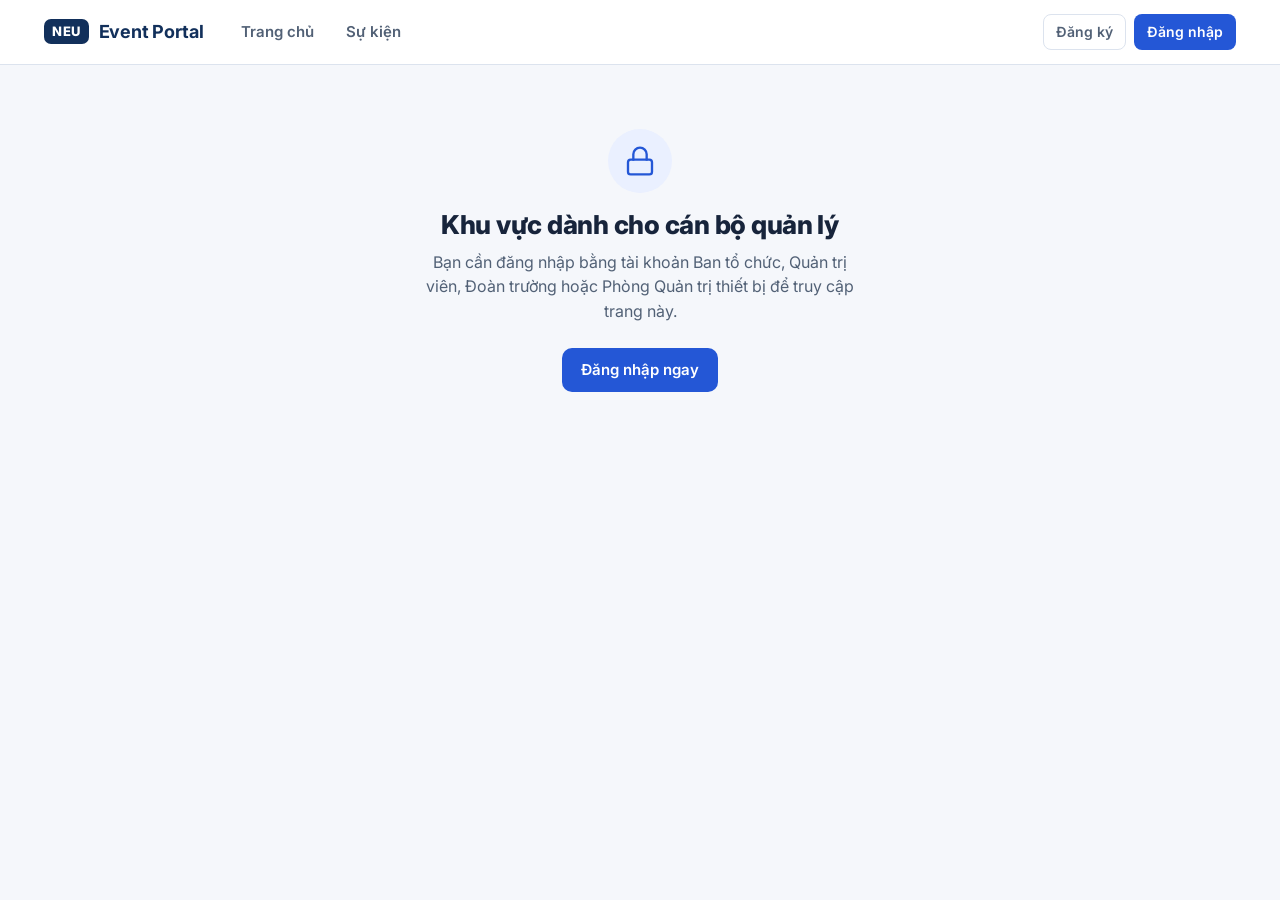
==== dashboard.html @ 664d558f "NEU Event Portal: giao diện Modern University Event Hub Frontend tĩnh (HTML/CSS/JS thuần, dữ liệu mô" ====
<!DOCTYPE html>
<html lang="vi">
<head>
<meta charset="UTF-8" />
<meta name="viewport" content="width=device-width, initial-scale=1.0" />
<title>Trang quản lý — NEU Event Portal</title>
<link rel="icon" type="image/svg+xml" href="img/favicon.svg" />
<link rel="stylesheet" href="css/style.css?v=4" />
</head>
<body>

<header id="site-header"></header>

<main id="dashboard-root">
  <!-- Nội dung render bằng JS dựa trên vai trò đăng nhập:
       Ban tổ chức / Quản trị viên / Đoàn trường / Phòng Quản trị thiết bị -->
</main>

<div class="toast" id="toast"></div>

<script src="js/data.js?v=4"></script>
<script src="js/services.js?v=4"></script>
<script src="js/main.js?v=4"></script>
<script src="js/dashboard.js?v=4"></script>
</body>
</html>
---- css/style.css ----
/* ==========================================================================
   NEU EVENT PORTAL — DESIGN SYSTEM "Modern University Event Hub"
   --------------------------------------------------------------------------
   Sáng, rõ ràng, lấy sự kiện làm trọng tâm. Màu chủ đạo navy / xanh dương
   (định hướng sản phẩm, không phải bộ nhận diện chính thức của NEU).
   Một font sans-serif (Inter), icon SVG nét mảnh một màu (icon() trong main.js).
   ========================================================================== */

@import url("https://fonts.googleapis.com/css2?family=Inter:wght@400;500;600;700;800&display=swap");

:root {
  /* Màu thương hiệu */
  --navy: #12305b;
  --blue: #2457d6;
  --blue-hover: #1b46b0;
  --blue-50: #eaf0ff;
  --blue-100: #d6e1fd;

  /* Nền & chữ */
  --bg: #f5f7fb;
  --surface: #ffffff;
  --surface-2: #f0f3f8;
  --text: #17243b;
  --text-2: #526176;
  --text-3: #6b778a;
  --border: #dce3ee;
  --border-strong: #c5cfdd;

  /* Trạng thái (chữ / nền) — tương phản chữ ≥ 4.5:1 trên nền tương ứng */
  --success: #146c43;
  --success-bg: #e3f4ea;
  --warning: #8a4b08;
  --warning-bg: #fff3d6;
  --error: #b42318;
  --error-bg: #fdecea;
  --neutral: #475467;
  --neutral-bg: #edf0f5;

  /* Typography */
  --font: "Inter", -apple-system, BlinkMacSystemFont, "Segoe UI", Roboto, "Helvetica Neue", Arial, sans-serif;
  --font-code: ui-monospace, SFMono-Regular, Menlo, Consolas, monospace;

  /* Khoảng cách: 4, 8, 12, 16, 24, 32, 48, 64 */
  --s1: 4px; --s2: 8px; --s3: 12px; --s4: 16px; --s5: 24px; --s6: 32px; --s7: 48px; --s8: 64px;

  /* Hình dạng */
  --r-sm: 8px;
  --r-md: 10px;
  --r-lg: 14px;
  --r-xl: 16px;
  --shadow-sm: 0 1px 2px rgba(18, 48, 91, 0.06);
  --shadow-md: 0 2px 4px rgba(18, 48, 91, 0.05), 0 8px 20px -8px rgba(18, 48, 91, 0.14);
  --shadow-lg: 0 16px 40px -12px rgba(18, 48, 91, 0.25);
  --ease: 160ms ease;

  --container-w: 1240px;
  --header-h: 64px;
}

/* -------------------------------------------------------------------------
   Nền tảng
--------------------------------------------------------------------------- */
*, *::before, *::after { box-sizing: border-box; }
html { scroll-behavior: smooth; -webkit-text-size-adjust: 100%; }
body {
  margin: 0;
  background: var(--bg);
  color: var(--text);
  font-family: var(--font);
  font-size: 16px;
  line-height: 1.55;
  -webkit-font-smoothing: antialiased;
  overflow-x: hidden;
}
body.no-scroll { overflow: hidden; }
img { max-width: 100%; display: block; }
a { color: inherit; text-decoration: none; }
ul { list-style: none; margin: 0; padding: 0; }
button, input, select, textarea { font: inherit; color: inherit; }
button { cursor: pointer; }
h1, h2, h3, h4 { margin: 0; color: var(--text); line-height: 1.25; letter-spacing: -0.01em; }
h1 { font-size: clamp(28px, 4vw, 40px); font-weight: 800; }
h2 { font-size: clamp(22px, 2.6vw, 28px); font-weight: 700; }
h3 { font-size: 18px; font-weight: 700; }
p { margin: 0; }
hr { border: none; border-top: 1px solid var(--border); margin: var(--s4) 0; }
[hidden] { display: none !important; }

:focus-visible { outline: 3px solid var(--blue); outline-offset: 2px; border-radius: 4px; }
.sr-only { position: absolute; width: 1px; height: 1px; padding: 0; margin: -1px; overflow: hidden; clip: rect(0 0 0 0); white-space: nowrap; border: 0; }

@media (prefers-reduced-motion: reduce) {
  *, *::before, *::after { animation-duration: 0.001ms !important; transition-duration: 0.001ms !important; scroll-behavior: auto !important; }
  /* Bỏ hiệu ứng nâng thẻ; trạng thái hover vẫn thể hiện bằng viền/bóng */
  .event-card:hover, .event-card:focus-within, .event-rows .event-row:hover { transform: none !important; }
  .tab-enter { animation: none !important; }
}

.container { width: 100%; max-width: var(--container-w); margin: 0 auto; padding: 0 var(--s5); }
@media (max-width: 620px) { .container { padding: 0 var(--s4); } }

.ico { display: inline-block; vertical-align: -0.18em; flex: none; }
.code { font-family: var(--font-code); }
.muted { color: var(--text-2); }
@media (max-width: 620px) { .hide-sm { display: none !important; } }

/* -------------------------------------------------------------------------
   Nút
--------------------------------------------------------------------------- */
.btn {
  display: inline-flex; align-items: center; justify-content: center; gap: var(--s2);
  min-height: 44px; padding: 10px 18px;
  border-radius: var(--r-md); border: 1px solid transparent;
  font-weight: 600; font-size: 15px; line-height: 1.2; white-space: nowrap;
  transition: background var(--ease), border-color var(--ease), color var(--ease), box-shadow var(--ease);
}
.btn-primary { background: var(--blue); color: #fff; }
.btn-primary:hover { background: var(--blue-hover); }
.btn-secondary { background: var(--blue-50); color: var(--navy); }
.btn-secondary:hover { background: var(--blue-100); }
.btn-outline { background: var(--surface); border-color: var(--border-strong); color: var(--text); }
.btn-outline:hover { border-color: var(--blue); color: var(--blue); }
.btn-ghost { background: transparent; color: var(--text-2); border-color: var(--border); }
.btn-ghost:hover { background: var(--surface-2); color: var(--text); }
.btn-danger { background: var(--error); color: #fff; }
.btn-danger:hover { background: #8f1c13; }
.btn-danger-outline { background: var(--surface); border-color: #f1b7b1; color: var(--error); }
.btn-danger-outline:hover { background: var(--error-bg); }
.btn-success { background: var(--success); color: #fff; }
.btn-success:hover { background: #0f5434; }
.btn-sm { min-height: 36px; padding: 6px 12px; font-size: 14px; border-radius: var(--r-sm); }
.btn-block { width: 100%; }
.btn[disabled], .btn:disabled { background: var(--neutral-bg); color: var(--text-3); border-color: var(--neutral-bg); cursor: not-allowed; }

.link-btn { background: none; border: none; padding: 0; color: var(--text-2); font-size: 14px; text-decoration: underline; text-underline-offset: 3px; }
.link-btn:hover { color: var(--blue); }
.text-link { color: var(--blue); font-weight: 600; }
.text-link:hover { text-decoration: underline; text-underline-offset: 3px; }

.icon-btn {
  width: 36px; height: 36px; flex: none;
  display: inline-flex; align-items: center; justify-content: center;
  border: 1px solid var(--border); background: var(--surface); color: var(--text-2);
  border-radius: var(--r-sm); transition: background var(--ease), border-color var(--ease), color var(--ease);
}
.icon-btn:hover { border-color: var(--blue); color: var(--blue); background: var(--blue-50); }
.icon-btn.ok:hover { border-color: var(--success); color: var(--success); background: var(--success-bg); }
.icon-btn.danger:hover { border-color: var(--error); color: var(--error); background: var(--error-bg); }

/* -------------------------------------------------------------------------
   Header
--------------------------------------------------------------------------- */
#site-header {
  position: sticky; top: 0; z-index: 60;
  background: var(--surface);
  border-bottom: 1px solid var(--border);
  transition: box-shadow var(--ease);
}
/* Đã cuộn khỏi đầu trang: thêm bóng nhẹ (không đổi chiều cao) */
#site-header.scrolled { box-shadow: 0 4px 16px -8px rgba(18, 48, 91, 0.18); }
.header-inner { display: flex; align-items: center; gap: var(--s5); height: var(--header-h); }
.brand { display: inline-flex; align-items: center; gap: 10px; flex: none; }
.brand-mark {
  background: var(--navy); color: #fff;
  font-weight: 800; font-size: 13px; letter-spacing: 0.04em;
  padding: 6px 8px; border-radius: 7px; line-height: 1;
}
.brand-word { font-weight: 700; font-size: 18px; color: var(--navy); letter-spacing: -0.01em; }

.main-nav { display: flex; gap: var(--s1); margin-right: auto; }
.nav-link {
  padding: 8px 14px; border-radius: var(--r-sm);
  font-weight: 600; font-size: 15px; color: var(--text-2);
  transition: background var(--ease), color var(--ease);
}
.nav-link:hover { background: var(--surface-2); color: var(--text); }
.nav-link[aria-current="page"] { background: var(--blue-50); color: var(--blue); }

.header-actions { display: flex; align-items: center; gap: var(--s2); }
.bell-btn {
  position: relative; width: 44px; height: 44px; border-radius: 50%;
  display: inline-flex; align-items: center; justify-content: center; color: var(--text-2);
  transition: background var(--ease), color var(--ease);
}
.bell-btn:hover, .bell-btn[aria-current="page"] { background: var(--blue-50); color: var(--blue); }
.bell-count {
  position: absolute; top: 6px; right: 5px; min-width: 18px; height: 18px; padding: 0 5px;
  border-radius: 999px; background: var(--error); color: #fff; font-size: 11px; font-weight: 700;
  display: flex; align-items: center; justify-content: center; border: 2px solid var(--surface);
}
.avatar {
  border-radius: 50%; background: var(--navy); color: #fff; flex: none;
  display: inline-flex; align-items: center; justify-content: center; font-weight: 700; letter-spacing: 0.02em;
}

.account { position: relative; }
.account-btn {
  display: flex; align-items: center; gap: var(--s2); max-width: 240px; min-height: 44px;
  padding: 4px 10px 4px 4px; border: 1px solid var(--border); border-radius: 999px; background: var(--surface);
  transition: border-color var(--ease);
}
.account-btn:hover, .account-btn[aria-expanded="true"] { border-color: var(--blue); }
.account-name { font-weight: 600; font-size: 14px; overflow: hidden; text-overflow: ellipsis; white-space: nowrap; }
.account-menu {
  position: absolute; right: 0; top: calc(100% + 8px); width: 260px; z-index: 70;
  background: var(--surface); border: 1px solid var(--border); border-radius: var(--r-lg);
  box-shadow: var(--shadow-lg); padding: var(--s2);
}
.account-head { padding: var(--s2) var(--s3) var(--s3); border-bottom: 1px solid var(--border); margin-bottom: var(--s2); }
.account-head strong { display: block; font-size: 15px; }
.account-head span { display: block; font-size: 13px; color: var(--text-2); }
.account-menu a, .account-menu button {
  display: flex; align-items: center; gap: 10px; width: 100%; min-height: 40px;
  padding: 8px var(--s3); border-radius: var(--r-sm); border: none; background: none;
  font-size: 15px; font-weight: 500; color: var(--text); text-align: left;
}
.account-menu a:hover, .account-menu button:hover { background: var(--surface-2); }
.account-menu .ico { color: var(--text-2); }
.menu-count { margin-left: auto; background: var(--error); color: #fff; border-radius: 999px; font-size: 12px; font-weight: 700; padding: 0 7px; }

.nav-toggle {
  display: none; width: 44px; height: 44px; border-radius: var(--r-sm);
  align-items: center; justify-content: center; border: 1px solid var(--border); background: var(--surface); color: var(--text);
}
.mobile-nav { border-top: 1px solid var(--border); background: var(--surface); box-shadow: var(--shadow-md); }
.mobile-nav .container { display: flex; flex-direction: column; padding-top: var(--s2); padding-bottom: var(--s4); }
.mobile-nav a, .mobile-nav button {
  display: flex; align-items: center; min-height: 48px; padding: 0 var(--s2);
  font-weight: 600; border: none; background: none; text-align: left; border-radius: var(--r-sm);
}
.mobile-nav a:hover, .mobile-nav button:hover { background: var(--surface-2); }
.mobile-nav a[aria-current="page"] { color: var(--blue); background: var(--blue-50); }
.mobile-nav hr { margin: var(--s2) 0; }
.mobile-account { display: flex; gap: var(--s3); align-items: center; padding: var(--s2); }
.mobile-account strong { display: block; }
.mobile-account span { display: block; font-size: 14px; color: var(--text-2); }

@media (min-width: 861px) { .mobile-nav { display: none !important; } }
@media (max-width: 860px) {
  .main-nav, .account { display: none; }
  .header-actions { margin-left: auto; }
  .nav-toggle { display: inline-flex; }
  .header-inner { gap: var(--s3); }
}

/* -------------------------------------------------------------------------
   Khối nội dung chung
--------------------------------------------------------------------------- */
.section { padding: var(--s7) 0; }
.section-tight { padding: var(--s5) 0; }
.section-alt { background: var(--surface); border-top: 1px solid var(--border); border-bottom: 1px solid var(--border); }
.section-head { display: flex; align-items: flex-end; justify-content: space-between; gap: var(--s4); margin-bottom: var(--s5); }
.section-head p { color: var(--text-2); margin-top: var(--s1); }
.link-more { display: inline-flex; align-items: center; gap: 6px; font-weight: 600; font-size: 15px; color: var(--blue); white-space: nowrap; min-height: 44px; }
.link-more:hover { text-decoration: underline; text-underline-offset: 3px; }
.eyebrow { display: inline-block; font-size: 14px; font-weight: 600; color: var(--blue); }
@media (max-width: 620px) { .section { padding: var(--s6) 0; } .section-head { margin-bottom: var(--s4); } }

.page-head { padding: var(--s6) 0 var(--s4); }
.page-head h1 { margin: 4px 0 6px; }
.page-head p { color: var(--text-2); max-width: 640px; }
.breadcrumb { font-size: 14px; color: var(--text-2); display: flex; flex-wrap: wrap; gap: 6px; }
.breadcrumb a { color: var(--text-2); }
.breadcrumb a:hover { color: var(--blue); text-decoration: underline; }
.breadcrumb [aria-current] { color: var(--text); overflow: hidden; text-overflow: ellipsis; white-space: nowrap; max-width: 46ch; }

.panel { background: var(--surface); border: 1px solid var(--border); border-radius: var(--r-xl); padding: var(--s5); }
.panel + .panel { margin-top: var(--s4); }
.panel > h2 { font-size: 18px; margin-bottom: var(--s4); }
@media (max-width: 620px) { .panel { padding: var(--s4); border-radius: var(--r-lg); } }

/* -------------------------------------------------------------------------
   Huy hiệu & trạng thái
--------------------------------------------------------------------------- */
.badge {
  display: inline-flex; align-items: center; gap: 5px;
  font-size: 13px; font-weight: 600; line-height: 1.3;
  padding: 3px 10px; border-radius: 999px; white-space: nowrap;
}
.badge-cat { background: var(--blue-50); color: var(--navy); }
.badge-format { background: var(--neutral-bg); color: var(--neutral); }
.status-published { background: var(--success-bg); color: var(--success); }
.status-pending { background: var(--warning-bg); color: var(--warning); }
.status-rejected { background: var(--error-bg); color: var(--error); }
.status-neutral { background: var(--neutral-bg); color: var(--neutral); }
.status-draft { background: var(--blue-50); color: var(--blue-hover); }

.avail { display: inline-flex; align-items: center; gap: 6px; font-size: 14px; font-weight: 600; }
.avail::before { content: ""; width: 8px; height: 8px; border-radius: 50%; background: currentColor; flex: none; }
.avail-ok { color: var(--success); }
.avail-warn { color: var(--warning); }
.avail-error { color: var(--error); }
.avail-neutral { color: var(--neutral); }

.notice {
  display: flex; gap: var(--s3); align-items: flex-start;
  border-radius: var(--r-md); padding: var(--s3) var(--s4); font-size: 15px; line-height: 1.5;
  border: 1px solid var(--border); background: var(--surface-2); color: var(--text); margin-bottom: var(--s4);
}
.notice .ico { margin-top: 2px; color: var(--text-2); }
.notice-warn { background: var(--warning-bg); border-color: #f2d391; }
.notice-warn .ico { color: var(--warning); }
.notice-error { background: var(--error-bg); border-color: #f4c2bd; }
.notice-error .ico { color: var(--error); }
.notice-ok { background: var(--success-bg); border-color: #b4dfc6; }
.notice-ok .ico { color: var(--success); }
.notice-info { background: var(--blue-50); border-color: var(--blue-100); }
.notice-info .ico { color: var(--blue); }

/* -------------------------------------------------------------------------
   Thẻ sự kiện
--------------------------------------------------------------------------- */
.card-grid { display: grid; grid-template-columns: repeat(auto-fill, minmax(264px, 1fr)); gap: var(--s5); }
@media (max-width: 620px) { .card-grid { gap: var(--s4); } }

.event-card {
  position: relative; display: flex; flex-direction: column; min-width: 0;
  background: var(--surface); border: 1px solid var(--border); border-radius: var(--r-lg);
  overflow: hidden; transition: border-color var(--ease), box-shadow var(--ease), transform var(--ease);
}
.event-card:hover, .event-card:focus-within { border-color: var(--blue-100); box-shadow: var(--shadow-md); }
@media (hover: hover) {
  .event-card:hover { transform: translateY(-3px); }
}
.event-card:focus-within { transform: translateY(-3px); }

/* Ảnh bìa 21:9; khi không có ảnh hiển thị "poster ngày" */
.cover { position: relative; aspect-ratio: 21 / 9; background: var(--surface-2); overflow: hidden; container-type: inline-size; }
.cover img { position: absolute; inset: 0; width: 100%; height: 100%; object-fit: cover; }
.cover-fallback {
  position: absolute; inset: 0; display: flex; flex-direction: column; justify-content: space-between; align-items: flex-start;
  padding: 14px var(--s4); background: var(--c-bg, var(--blue-50)); color: var(--c-fg, var(--navy)); overflow: hidden;
}
/* Họa tiết hình học trang trí: một vòng tròn lớn + một chấm nhỏ */
.cover-fallback::before, .cover-fallback::after { content: ""; position: absolute; border-radius: 50%; pointer-events: none; }
.cover-fallback::after { right: -12%; top: -45%; width: 62%; aspect-ratio: 1; border: 22px solid currentColor; opacity: 0.07; }
.cover-fallback::before { right: 18%; bottom: 14%; width: 14px; height: 14px; background: currentColor; opacity: 0.12; }
.poster-date { position: relative; display: flex; align-items: center; gap: 10px; line-height: 1; }
.pd-day { font-size: clamp(32px, 15cqi, 64px); font-weight: 800; letter-spacing: -0.03em; font-variant-numeric: tabular-nums; }
.pd-rest { display: flex; flex-direction: column; gap: 3px; font-size: 14px; font-weight: 700; }
.pd-rest span + span { font-weight: 500; opacity: 0.85; }
.poster-cat {
  position: relative; display: inline-flex; align-items: center; gap: 6px; max-width: 100%;
  padding: 3px 10px; border-radius: 999px; background: var(--surface); font-size: 13px; font-weight: 700;
  white-space: nowrap; overflow: hidden; text-overflow: ellipsis;
}
/* Poster đã ghi danh mục → ẩn dòng danh mục ở thân thẻ (vẫn đọc được bằng trình đọc màn hình) */
.cover:not(.has-img) + .event-body .event-cat { position: absolute; width: 1px; height: 1px; overflow: hidden; clip: rect(0 0 0 0); white-space: nowrap; }
[data-color="crimson"], [data-color="crimson-dark"] { --c-bg: #fbe9ed; --c-fg: #9f1d3a; }
[data-color="teal"] { --c-bg: #e1f3ef; --c-fg: #0f5f55; }
[data-color="gold"] { --c-bg: #fdf1dc; --c-fg: #8a4b08; }
[data-color="navy"] { --c-bg: #e6ecfb; --c-fg: #12305b; }
[data-color="slate"] { --c-bg: #eceff4; --c-fg: #3b4a5e; }

.event-body { display: flex; flex-direction: column; gap: var(--s2); padding: var(--s4); flex: 1; min-width: 0; }
.event-cat { display: inline-flex; align-items: center; gap: 6px; font-size: 13px; font-weight: 600; color: var(--blue-hover); }
.event-title { font-size: 18px; line-height: 1.35; font-weight: 700; }
.event-title a { display: -webkit-box; -webkit-line-clamp: 2; -webkit-box-orient: vertical; overflow: hidden; overflow-wrap: anywhere; }
.event-title a::after { content: ""; position: absolute; inset: 0; z-index: 1; }
.event-title a:focus-visible { outline: none; }
.event-card:has(.event-title a:focus-visible) { outline: 3px solid var(--blue); outline-offset: 2px; }
.event-desc { color: var(--text-2); font-size: 15px; display: -webkit-box; -webkit-line-clamp: 2; -webkit-box-orient: vertical; overflow: hidden; }
.event-meta { display: flex; flex-direction: column; gap: 6px; font-size: 14px; color: var(--text-2); }
.event-meta li { display: flex; gap: 8px; align-items: flex-start; min-width: 0; }
.event-meta li .ico { margin-top: 2px; color: var(--text-3); }
.event-meta li span { overflow: hidden; text-overflow: ellipsis; white-space: nowrap; }
.event-foot { display: flex; align-items: center; justify-content: space-between; gap: var(--s2); margin-top: auto; padding-top: var(--s3); border-top: 1px solid var(--border); }
.event-more { display: inline-flex; align-items: center; gap: 4px; font-size: 14px; font-weight: 600; color: var(--blue); white-space: nowrap; }

/* Thẻ ngang (ảnh/poster bên trái): thẻ nổi bật duy nhất, hoặc thẻ lẻ cuối lưới trên tablet */
.event-card-featured .event-title { font-size: 22px; }
@media (min-width: 621px) {
  .event-card-featured { display: grid; grid-template-columns: minmax(0, 1fr) minmax(0, 1fr); }
  .event-card-featured .cover { aspect-ratio: auto; min-height: 220px; }
  .event-card-featured .event-body { padding: var(--s5); gap: var(--s3); }
}

/* -------------------------------------------------------------------------
   Trang chủ
--------------------------------------------------------------------------- */
.hero {
  /* Một lớp chuyển màu rất nhẹ tạo chiều sâu, không dùng ảnh */
  background: linear-gradient(180deg, var(--blue-50) 0%, var(--surface) 75%);
  border-bottom: 1px solid var(--border); padding: var(--s6) 0 var(--s7);
}
.hero-grid { display: grid; grid-template-columns: 1.05fr 1fr; gap: var(--s7); align-items: start; }
.hero-grid.single { grid-template-columns: minmax(0, 720px); }
.hero-grid > * { min-width: 0; }
.hero h1 { font-size: clamp(30px, 4.2vw, 44px); line-height: 1.15; margin: var(--s2) 0 var(--s3); }
.hero h1 .accent { color: var(--blue); }
.hero .lede { font-size: 17px; color: var(--text-2); max-width: 540px; margin-bottom: var(--s5); }
.search-panel { display: flex; gap: var(--s2); max-width: 580px; }
.search-field { position: relative; flex: 1; min-width: 0; }
.search-field .ico { position: absolute; left: 14px; top: 50%; transform: translateY(-50%); color: var(--text-3); pointer-events: none; }
.search-field input {
  width: 100%; min-height: 48px; padding: 10px 14px 10px 44px;
  border: 1px solid var(--border-strong); border-radius: var(--r-md); background: var(--surface); font-size: 16px;
}
.search-field input:focus { outline: none; border-color: var(--blue); box-shadow: 0 0 0 3px var(--blue-100); }
.search-panel .btn { min-height: 48px; }
.hero-feature .label { font-size: 14px; font-weight: 600; color: var(--text-2); margin-bottom: var(--s2); display: block; }
.hero-feature .event-card { box-shadow: var(--shadow-md); }
.hero-cats { margin-top: var(--s4); max-width: 580px; }
.hero-stats { display: grid; grid-template-columns: repeat(3, minmax(0, 1fr)); gap: var(--s2); margin-top: var(--s5); max-width: 580px; }
.stat { background: var(--surface); border: 1px solid var(--border); border-radius: var(--r-md); padding: 10px var(--s3); min-width: 0; }
.stat strong { display: block; font-size: 24px; font-weight: 800; line-height: 1.1; color: var(--navy); font-variant-numeric: tabular-nums; }
.stat span { display: block; font-size: 13px; color: var(--text-2); line-height: 1.35; margin-top: 2px; }
@media (max-width: 900px) {
  .hero { padding: var(--s5) 0 var(--s6); }
  .hero-feature .event-card { box-shadow: var(--shadow-sm); }
  .hero-grid { grid-template-columns: 1fr; gap: var(--s5); }
}
@media (max-width: 520px) {
  .search-panel { flex-direction: column; }
  .hero .lede { font-size: 16px; margin-bottom: var(--s4); }
}

/* Chip danh mục: xuống dòng trên desktop, cuộn ngang trên điện thoại */
.cat-scroll { display: flex; flex-wrap: wrap; gap: var(--s2); }
@media (max-width: 620px) {
  .cat-scroll { flex-wrap: nowrap; overflow-x: auto; scrollbar-width: none; margin: 0 calc(-1 * var(--s4)); padding: 2px var(--s4); }
  .cat-scroll::-webkit-scrollbar { display: none; }
}
.cat-chip {
  display: inline-flex; align-items: center; gap: 8px; flex: none; min-height: 40px; padding: 0 14px;
  border: 1px solid var(--border); border-radius: 999px; background: var(--surface);
  font-size: 14px; font-weight: 600; color: var(--text); transition: border-color var(--ease), background var(--ease), color var(--ease);
}
.cat-chip .ico { color: var(--text-3); }
.cat-chip:hover { border-color: var(--blue); color: var(--blue); }
.cat-chip:hover .ico { color: var(--blue); }
.cat-chip .count { font-size: 13px; color: var(--text-3); font-weight: 500; }

/* Lưới "Sự kiện nổi bật": 6 cột ảo, thẻ chiếm 2/3/6 cột (featuredSpans trong home.js) */
.featured-grid { display: grid; grid-template-columns: repeat(6, minmax(0, 1fr)); gap: var(--s5); }
.featured-grid > .span-2 { grid-column: span 2; }
.featured-grid > .span-3 { grid-column: span 3; }
.featured-grid > .span-6 { grid-column: 1 / -1; }
@media (max-width: 900px) {
  .featured-grid { grid-template-columns: repeat(2, minmax(0, 1fr)); gap: var(--s4); }
  .featured-grid > .event-card { grid-column: auto; }
  .featured-grid > .event-card:last-child:nth-child(odd) { grid-column: 1 / -1; }
}
@media (min-width: 621px) and (max-width: 900px) {
  .featured-grid > .event-card:last-child:nth-child(odd) { display: grid; grid-template-columns: minmax(0, 1fr) minmax(0, 1fr); }
  .featured-grid > .event-card:last-child:nth-child(odd) .cover { aspect-ratio: auto; min-height: 200px; }
}
@media (max-width: 620px) { .featured-grid { grid-template-columns: 1fr; } }

/* Hàng sự kiện gọn: "Diễn ra trong 7 ngày tới" và chế độ Danh sách */
.week-list { display: grid; grid-template-columns: repeat(auto-fill, minmax(340px, 1fr)); gap: var(--s3); }
@media (max-width: 420px) { .week-list { grid-template-columns: 1fr; } }
.grid-full { grid-column: 1 / -1; }
.event-row {
  position: relative; display: grid; grid-template-columns: 60px minmax(0, 1fr); gap: 4px var(--s4); align-items: center;
  background: var(--surface); border: 1px solid var(--border); border-radius: var(--r-lg); padding: var(--s3) var(--s4);
  transition: border-color var(--ease), box-shadow var(--ease), transform var(--ease);
}
.event-row:hover { border-color: var(--blue-100); box-shadow: var(--shadow-sm); }
.event-row:focus-within { border-color: var(--blue); }
.event-row .date-box { grid-row: span 2; align-self: start; }
.row-main { min-width: 0; }
.row-side { grid-column: 2; min-width: 0; }
.date-box { text-align: center; border-radius: var(--r-md); background: var(--blue-50); color: var(--navy); padding: 6px 0; line-height: 1.15; }
.date-box .dw { display: block; font-size: 12px; font-weight: 700; }
.date-box .d { display: block; font-size: 22px; font-weight: 800; }
.date-box .m { display: block; font-size: 12px; font-weight: 600; }
.event-row h3 { font-size: 16px; line-height: 1.35; }
.event-row h3 a { display: -webkit-box; -webkit-line-clamp: 2; -webkit-box-orient: vertical; overflow: hidden; overflow-wrap: anywhere; }
.event-row h3 a::after { content: ""; position: absolute; inset: 0; }
.event-row h3 a:focus-visible { outline: none; }
.event-row .sub { font-size: 14px; color: var(--text-2); margin-top: 2px; overflow: hidden; text-overflow: ellipsis; white-space: nowrap; }
.event-row .sub .ico { color: var(--text-3); }
/* Chế độ Danh sách: tình trạng nằm bên phải trên màn hình rộng */
.event-rows { display: grid; gap: var(--s3); }
@media (min-width: 700px) {
  .event-rows .event-row { grid-template-columns: 64px minmax(0, 1fr) auto; }
  .event-rows .event-row .date-box { grid-row: auto; align-self: center; }
  .event-rows .row-side { grid-column: 3; text-align: right; }
}
@media (hover: hover) { .event-rows .event-row:hover { transform: translateY(-2px); } }

/* CTA cho ban tổ chức */
.cta-block {
  display: grid; grid-template-columns: 1.4fr 1fr; gap: var(--s5); align-items: center;
  background: var(--navy); color: #fff; border-radius: var(--r-xl); padding: var(--s6);
}
.cta-block h2 { color: #fff; }
.cta-block p { color: #c9d5ea; margin-top: var(--s2); max-width: 560px; }
.cta-points { display: flex; flex-wrap: wrap; gap: var(--s2) var(--s4); margin-top: var(--s4); font-size: 14px; color: #e3eaf6; }
.cta-points li { display: inline-flex; gap: 6px; align-items: center; }
.cta-block .actions { display: flex; justify-content: flex-end; }
.cta-block .btn-primary { background: #fff; color: var(--navy); }
.cta-block .btn-primary:hover { background: var(--blue-50); }
.cta-block :focus-visible { outline-color: #fff; }
@media (max-width: 760px) { .cta-block { grid-template-columns: 1fr; padding: var(--s5); } .cta-block .actions { justify-content: flex-start; } }

/* -------------------------------------------------------------------------
   Trang danh sách sự kiện
--------------------------------------------------------------------------- */
.list-toolbar { display: flex; gap: var(--s3); align-items: center; margin-bottom: var(--s4); }
.list-toolbar .search-field { flex: 1; }
.list-toolbar .search-field input { min-height: 44px; }
.select {
  min-height: 44px; padding: 8px 36px 8px 12px; border: 1px solid var(--border-strong); border-radius: var(--r-md);
  background: var(--surface) url("data:image/svg+xml,%3Csvg xmlns='http://www.w3.org/2000/svg' width='16' height='16' viewBox='0 0 24 24' fill='none' stroke='%23526176' stroke-width='2' stroke-linecap='round' stroke-linejoin='round'%3E%3Cpath d='m6 9 6 6 6-6'/%3E%3C/svg%3E") no-repeat right 10px center;
  -webkit-appearance: none; appearance: none; font-size: 15px; max-width: 100%;
}
.select:focus { outline: none; border-color: var(--blue); box-shadow: 0 0 0 3px var(--blue-100); }
.sort-label { display: flex; align-items: center; gap: var(--s2); font-size: 14px; color: var(--text-2); white-space: nowrap; }

.list-layout { display: grid; grid-template-columns: 264px minmax(0, 1fr); gap: var(--s6); align-items: start; }
.filter-box {
  background: var(--surface); border: 1px solid var(--border); border-radius: var(--r-lg);
  position: sticky; top: calc(var(--header-h) + 16px);
  max-height: calc(100vh - var(--header-h) - 32px); overflow-y: auto;
}
.filter-inner { padding: var(--s4) var(--s5); }
.filter-box fieldset { border: none; margin: 0; padding: 0 0 var(--s3); min-width: 0; }
/* Nhóm bộ lọc thu gọn được (details/summary) */
.filter-group { border-bottom: 1px solid var(--border); }
.filter-group:last-of-type { border-bottom: none; margin-bottom: var(--s3); }
.filter-group summary {
  display: flex; align-items: center; gap: var(--s2); min-height: 44px; cursor: pointer; list-style: none;
  font-size: 15px; font-weight: 700; border-radius: var(--r-sm);
}
.filter-group summary::-webkit-details-marker { display: none; }
.filter-group summary::after {
  content: ""; margin-left: auto; width: 8px; height: 8px; flex: none;
  border-right: 2px solid var(--text-3); border-bottom: 2px solid var(--text-3); transform: translateY(-2px) rotate(45deg);
  transition: transform var(--ease);
}
.filter-group[open] summary::after { transform: translateY(2px) rotate(-135deg); }
.group-count { font-size: 12px; font-weight: 600; color: var(--blue); background: var(--blue-50); border-radius: 999px; padding: 1px 8px; }
.filter-check { display: flex; align-items: center; gap: 10px; min-height: 36px; font-size: 15px; cursor: pointer; }
.filter-check input { accent-color: var(--blue); width: 18px; height: 18px; flex: none; margin: 0; }
.filter-check .ico { color: var(--text-3); }
.filter-box .select, .filter-box input[type="date"] { width: 100%; }
.filter-box input[type="date"] { min-height: 44px; padding: 8px 12px; border: 1px solid var(--border-strong); border-radius: var(--r-md); background: var(--surface); }
.filter-box label.mini { display: block; font-size: 14px; color: var(--text-2); margin: var(--s2) 0 4px; }
.filter-head, .filter-foot { display: none; }

.result-bar { display: flex; align-items: center; justify-content: space-between; gap: var(--s3); flex-wrap: wrap; margin-bottom: var(--s3); }
.view-toggle { display: inline-flex; padding: 3px; gap: 2px; background: var(--surface-2); border: 1px solid var(--border); border-radius: var(--r-md); }
.view-toggle button {
  display: inline-flex; align-items: center; gap: 6px; min-height: 36px; padding: 0 12px; border: none; border-radius: calc(var(--r-md) - 3px);
  background: none; color: var(--text-2); font-size: 14px; font-weight: 600; transition: background var(--ease), color var(--ease);
}
.view-toggle button:hover { color: var(--text); }
.view-toggle button[aria-pressed="true"] { background: var(--surface); color: var(--blue); box-shadow: var(--shadow-sm); }
.result-count { font-size: 15px; color: var(--text-2); }
.result-count strong { color: var(--text); }
.active-filters { display: flex; flex-wrap: wrap; align-items: center; gap: var(--s2); margin-bottom: var(--s4); }
.active-filters:empty { display: none; }
.filter-pill {
  display: inline-flex; align-items: center; gap: 6px; min-height: 36px; padding: 0 8px 0 12px;
  border-radius: 999px; background: var(--blue-50); color: var(--navy); border: 1px solid var(--blue-100); font-size: 14px; font-weight: 600;
}
.filter-pill:hover { border-color: var(--blue); }
.filter-pill .ico { color: var(--blue); }
.clear-all { font-size: 14px; font-weight: 600; color: var(--blue); background: none; border: none; min-height: 36px; padding: 0 6px; }
.clear-all:hover { text-decoration: underline; }
.mobile-list-bar { display: none; }
.filter-count { background: var(--blue); color: #fff; border-radius: 999px; font-size: 12px; font-weight: 700; padding: 1px 7px; }
.sheet-backdrop { position: fixed; inset: 0; background: rgba(23, 36, 59, 0.45); z-index: 110; }

@media (max-width: 960px) {
  .list-layout { grid-template-columns: 1fr; }
  .list-toolbar .sort-label { display: none; }
  .mobile-list-bar { display: grid; grid-template-columns: 1fr 1fr; gap: var(--s2); margin-bottom: var(--s3); }
  .mobile-list-bar .select { width: 100%; }
  /* Bộ lọc thành bottom sheet */
  .filter-box {
    position: fixed; inset: auto 0 0 0; z-index: 120; max-height: 88vh;
    border-radius: var(--r-xl) var(--r-xl) 0 0; border: none; display: flex; flex-direction: column; overflow: hidden;
    transform: translateY(100%); visibility: hidden; transition: transform 200ms ease, visibility 200ms;
    box-shadow: var(--shadow-lg);
  }
  .filter-box.open { transform: none; visibility: visible; transition: transform 200ms ease; }
  .filter-head { display: flex; align-items: center; justify-content: space-between; padding: var(--s3) var(--s4); border-bottom: 1px solid var(--border); }
  .filter-head h2 { font-size: 18px; }
  .filter-inner { overflow-y: auto; padding: var(--s4); flex: 1; }
  .filter-foot { display: flex; gap: var(--s2); padding: var(--s3) var(--s4) calc(var(--s3) + env(safe-area-inset-bottom)); border-top: 1px solid var(--border); background: var(--surface); }
  .filter-foot .btn { flex: 1; }
  .filter-desktop-only { display: none; }
}

/* -------------------------------------------------------------------------
   Trang chi tiết sự kiện
--------------------------------------------------------------------------- */
.detail-top { background: var(--surface); border-bottom: 1px solid var(--border); padding: var(--s4) 0 var(--s6); }
.detail-head { display: grid; grid-template-columns: minmax(0, 1fr) 380px; gap: var(--s6); align-items: start; margin-top: var(--s4); }
.detail-tags { display: flex; flex-wrap: wrap; gap: var(--s2); margin-bottom: var(--s3); }
.detail-title { font-size: clamp(26px, 3.6vw, 38px); line-height: 1.2; overflow-wrap: anywhere; }
.detail-lede { color: var(--text-2); font-size: 17px; margin-top: var(--s3); max-width: 68ch; }
.key-facts { display: grid; grid-template-columns: repeat(auto-fit, minmax(220px, 1fr)); gap: var(--s3); margin-top: var(--s5); }
.fact { display: flex; gap: var(--s3); align-items: flex-start; padding: var(--s3); border-radius: var(--r-md); background: var(--surface-2); min-width: 0; }
.fact .fi { width: 36px; height: 36px; border-radius: 9px; background: var(--surface); color: var(--blue); display: flex; align-items: center; justify-content: center; flex: none; }
.fact small { display: block; font-size: 13px; color: var(--text-2); }
.fact strong { display: block; font-size: 15px; line-height: 1.4; overflow-wrap: anywhere; }
/* Khối thời gian (thay ảnh bìa khi không có ảnh); ảnh thật phủ lên trên */
.detail-cover { position: relative; border-radius: var(--r-lg); overflow: hidden; }
.detail-cover img { position: absolute; inset: 0; width: 100%; height: 100%; object-fit: cover; }
.time-card {
  position: relative; display: flex; flex-direction: column; gap: var(--s4); min-height: 240px; overflow: hidden;
  padding: var(--s5); background: var(--c-bg, var(--blue-50)); color: var(--c-fg, var(--navy));
}
.time-card::after {
  content: ""; position: absolute; right: -60px; bottom: -70px; width: 200px; height: 200px; border-radius: 50%;
  border: 26px solid currentColor; opacity: 0.07; pointer-events: none;
}
.tc-top { display: flex; justify-content: space-between; align-items: center; }
.tc-phase {
  display: inline-flex; align-items: center; gap: 6px; padding: 4px 12px; border-radius: 999px;
  background: var(--surface); font-size: 13px; font-weight: 700;
}
.tc-phase::before { content: ""; width: 8px; height: 8px; border-radius: 50%; background: currentColor; }
.time-card[data-phase="ongoing"] .tc-phase { color: var(--success); }
.time-card[data-phase="cancelled"] .tc-phase, .time-card[data-phase="removed"] .tc-phase { color: var(--error); }
.time-card[data-phase="ended"] .tc-phase, .time-card[data-phase="unknown"] .tc-phase { color: var(--text-2); }
.tc-main { position: relative; display: flex; flex-wrap: wrap; align-items: baseline; column-gap: 8px; }
.tc-kicker { flex-basis: 100%; font-size: 14px; font-weight: 600; opacity: 0.85; margin-bottom: 2px; }
.tc-value { font-size: clamp(32px, 4vw, 44px); font-weight: 800; line-height: 1.05; letter-spacing: -0.02em; font-variant-numeric: tabular-nums; }
.tc-value.tc-text { font-size: 24px; letter-spacing: -0.01em; }
.tc-unit { font-size: 20px; font-weight: 700; }
.tc-progress { flex-basis: 100%; display: flex; flex-direction: column; gap: 6px; margin-top: var(--s3); font-size: 13px; font-weight: 600; }
.tc-progress .bar { height: 6px; border-radius: 999px; background: var(--surface); overflow: hidden; }
.tc-progress .bar > span { display: block; height: 100%; background: currentColor; }
.tc-date { position: relative; margin-top: auto; padding-top: var(--s3); border-top: 1px solid currentColor; border-top-color: color-mix(in srgb, currentColor 18%, transparent); }
.tc-date strong { display: block; font-size: 16px; }
.tc-date span { font-size: 14px; opacity: 0.85; }

@media (max-width: 900px) { .time-card { min-height: 0; gap: var(--s3); padding: var(--s4); } }
.share-row { display: grid; grid-template-columns: 1fr 1fr; gap: var(--s2); margin-top: var(--s3); }
.share-row .btn { width: 100%; min-width: 0; }
@media (max-width: 400px) { .share-row { grid-template-columns: 1fr; } }
.share-hint { margin-top: 6px; }

.detail-body { padding: var(--s6) 0 var(--s4); }
.detail-layout { display: grid; grid-template-columns: minmax(0, 1fr) 380px; gap: var(--s6); align-items: start; }
.detail-main { min-width: 0; }
.detail-section { background: var(--surface); border: 1px solid var(--border); border-radius: var(--r-xl); padding: var(--s5) var(--s6); }
.detail-section + .detail-section { margin-top: var(--s4); }
.detail-section > h2 { font-size: 20px; margin-bottom: var(--s3); }
.prose { color: var(--text); font-size: 16px; line-height: 1.7; max-width: 70ch; white-space: pre-line; }
.org-row { display: flex; gap: var(--s3); align-items: flex-start; }
.org-row p { color: var(--text-2); font-size: 15px; margin-top: 2px; max-width: 64ch; }

.reg-panel {
  position: sticky; top: calc(var(--header-h) + 16px);
  background: var(--surface); border: 1px solid var(--border); border-radius: var(--r-xl); padding: var(--s5);
  box-shadow: var(--shadow-md);
}
.reg-panel-head { display: flex; justify-content: space-between; align-items: flex-start; gap: var(--s3); }
.reg-panel-head h2 { font-size: 18px; }
.reg-status { margin-top: 6px; }
.reg-deadline { font-size: 14px; color: var(--text-2); margin-top: var(--s2); }
.reg-deadline strong { color: var(--text); }
.interest-btn { width: 44px; height: 44px; border-radius: 50%; }
.interest-btn[aria-pressed="true"] { border-color: var(--error); color: var(--error); background: var(--error-bg); }
.interest-btn[aria-pressed="true"] .ico { fill: currentColor; }
.seat-meter { margin-top: var(--s4); }
.seat-meter .bar { height: 8px; border-radius: 999px; background: var(--surface-2); overflow: hidden; }
.seat-meter .bar span { display: block; height: 100%; background: var(--blue); border-radius: 999px; }
.seat-meter .bar span.warn { background: #c27a0e; }
.seat-meter .bar span.full { background: var(--error); }
.seat-meter .txt { display: flex; justify-content: space-between; font-size: 14px; color: var(--text-2); margin-top: 6px; }
.seat-meter .txt strong { color: var(--text); }
.ticket-actions { display: flex; flex-direction: column; gap: var(--s2); margin-top: var(--s4); }
.ticket-actions .notice { margin-bottom: 0; }
.ticket-actions .field-hint { margin-top: 0; }
.my-ticket { display: flex; gap: var(--s3); align-items: center; border: 1px solid var(--border); border-radius: var(--r-md); padding: var(--s3); background: var(--surface-2); }
.my-ticket .qr { flex: none; border-radius: 6px; }
.my-ticket small { display: block; color: var(--text-2); font-size: 13px; }
.my-ticket .code { font-weight: 700; font-size: 16px; letter-spacing: 0.04em; }
.reg-info { margin-top: var(--s4); padding-top: var(--s4); border-top: 1px solid var(--border); display: flex; flex-direction: column; gap: var(--s3); }
.info-row { display: flex; gap: var(--s3); font-size: 15px; }
.info-row > .ico { color: var(--text-3); margin-top: 3px; }
.info-row .lbl { display: block; font-size: 13px; color: var(--text-2); }
.info-row .val { font-weight: 600; overflow-wrap: anywhere; }
.info-row .val a { color: var(--blue); }

/* Thanh CTA cố định trên mobile */
.mobile-cta { display: none; }
@media (max-width: 960px) {
  .detail-head, .detail-layout { grid-template-columns: minmax(0, 1fr); gap: var(--s5); }
  .reg-panel { position: static; box-shadow: none; order: -1; }
  .detail-section { padding: var(--s5); }
  .mobile-cta {
    display: flex; align-items: center; gap: var(--s3);
    position: fixed; left: 0; right: 0; bottom: 0; z-index: 50;
    background: var(--surface); border-top: 1px solid var(--border); box-shadow: 0 -4px 16px rgba(18, 48, 91, 0.08);
    padding: var(--s3) var(--s4) calc(var(--s3) + env(safe-area-inset-bottom));
  }
  .mobile-cta .mc-info { flex: 1; min-width: 0; font-size: 14px; color: var(--text-2); }
  .mobile-cta .mc-info strong { display: block; color: var(--text); font-size: 15px; overflow: hidden; text-overflow: ellipsis; white-space: nowrap; }
  .mobile-cta .btn { flex: none; }
  body.has-mobile-cta { padding-bottom: calc(76px + env(safe-area-inset-bottom)); }
}
@media (max-width: 620px) {
  .detail-top { padding-bottom: var(--s5); }
  .detail-head { margin-top: var(--s3); }
  .key-facts { grid-template-columns: 1fr; gap: var(--s2); margin-top: var(--s4); }
  .detail-body { padding-top: var(--s5); }
  .detail-section { padding: var(--s4); border-radius: var(--r-lg); }
}

/* Đánh giá */
.stars { display: inline-flex; gap: 2px; color: var(--border-strong); vertical-align: middle; }
.stars .star.on { color: #c27a0e; }
.stars .star.on .ico { fill: currentColor; }
.rating-summary { display: flex; align-items: center; gap: var(--s4); margin-bottom: var(--s4); }
.rating-summary .big { font-size: 36px; font-weight: 800; line-height: 1; }
.review-form { background: var(--surface-2); border-radius: var(--r-md); padding: var(--s4); margin-bottom: var(--s4); }
.review-form fieldset { border: none; padding: 0; margin: 0 0 var(--s3); }
.review-form legend { font-weight: 700; margin-bottom: var(--s2); padding: 0; }
.review-item { padding: var(--s4) 0; border-top: 1px solid var(--border); display: flex; gap: var(--s3); }
.review-item .who { font-weight: 700; font-size: 15px; }
.review-item .when { font-size: 13px; color: var(--text-2); }
.review-item p { margin-top: 6px; font-size: 15px; }
.star-input { display: inline-flex; gap: 2px; flex-direction: row-reverse; justify-content: flex-end; }
.star-input input { position: absolute; opacity: 0; width: 1px; height: 1px; }
.star-input label { cursor: pointer; color: var(--border-strong); width: 44px; height: 44px; display: flex; align-items: center; justify-content: center; border-radius: 8px; }
.star-input input:checked ~ label, .star-input label:hover, .star-input label:hover ~ label { color: #c27a0e; }
.star-input input:checked ~ label .ico, .star-input label:hover .ico, .star-input label:hover ~ label .ico { fill: currentColor; }
.star-input input:focus-visible + label { outline: 3px solid var(--blue); }

/* -------------------------------------------------------------------------
   Form
--------------------------------------------------------------------------- */
.field { margin-bottom: var(--s4); min-width: 0; }
.field > label, .field-label { display: block; font-size: 14px; font-weight: 600; margin-bottom: 6px; color: var(--text); }
.req { color: var(--error); margin-left: 2px; }
.field input:not([type="checkbox"]):not([type="radio"]), .field select, .field textarea {
  width: 100%; min-height: 44px; padding: 10px 12px;
  border: 1px solid var(--border-strong); border-radius: var(--r-md); background: var(--surface); font-size: 16px; color: var(--text);
  transition: border-color var(--ease), box-shadow var(--ease);
}
.field textarea { min-height: 110px; resize: vertical; line-height: 1.5; }
.field select { -webkit-appearance: none; appearance: none; padding-right: 36px;
  background: var(--surface) url("data:image/svg+xml,%3Csvg xmlns='http://www.w3.org/2000/svg' width='16' height='16' viewBox='0 0 24 24' fill='none' stroke='%23526176' stroke-width='2' stroke-linecap='round' stroke-linejoin='round'%3E%3Cpath d='m6 9 6 6 6-6'/%3E%3C/svg%3E") no-repeat right 10px center; }
.field input:focus, .field select:focus, .field textarea:focus { outline: none; border-color: var(--blue); box-shadow: 0 0 0 3px var(--blue-100); }
.field input:user-invalid, .field textarea:user-invalid { border-color: var(--error); }
.field input[readonly], .field select:disabled { background: var(--surface-2); color: var(--text-2); }
.field-hint { font-size: 14px; color: var(--text-2); margin-top: 6px; }
.field-row { display: grid; grid-template-columns: 1fr 1fr; gap: 0 var(--s4); }
@media (max-width: 520px) { .field-row { grid-template-columns: 1fr; } }
.form-error { display: flex; gap: 8px; align-items: flex-start; color: var(--error); background: var(--error-bg); border-radius: var(--r-sm); padding: 10px 12px; font-size: 15px; font-weight: 500; margin: 0 0 var(--s4); }
.form-error::before { content: "!"; flex: none; width: 20px; height: 20px; border-radius: 50%; background: var(--error); color: #fff; font-weight: 800; font-size: 13px; display: flex; align-items: center; justify-content: center; }
.form-error:empty { display: none; }
.check-line { display: flex; align-items: flex-start; gap: 10px; font-size: 15px; cursor: pointer; }
.check-line input { accent-color: var(--blue); width: 18px; height: 18px; margin: 2px 0 0; flex: none; }
.pw-wrap { position: relative; }
.pw-wrap input { padding-right: 48px !important; }
.pw-toggle { position: absolute; right: 2px; top: 50%; transform: translateY(-50%); width: 40px; height: 40px; border: none; background: none; color: var(--text-2); border-radius: var(--r-sm); display: flex; align-items: center; justify-content: center; }
.pw-toggle:hover { color: var(--blue); background: var(--blue-50); }

.form-section { border: none; margin: 0 0 var(--s4); padding: 0 0 var(--s2); border-bottom: 1px solid var(--border); min-width: 0; }
.form-section:last-of-type { border-bottom: none; margin-bottom: 0; }
.form-section legend { font-size: 16px; font-weight: 700; padding: 0; margin-bottom: var(--s3); }
.form-grid { display: grid; grid-template-columns: 1fr 1fr; gap: 0 var(--s4); }
.form-grid .span-2 { grid-column: span 2; }
@media (max-width: 560px) { .form-grid { grid-template-columns: 1fr; } .form-grid .span-2 { grid-column: span 1; } }
.radio-cards { display: flex; gap: var(--s3); }
.radio-card {
  flex: 1; display: flex; align-items: center; gap: 10px; min-height: 48px; padding: 0 14px; cursor: pointer;
  border: 1px solid var(--border-strong); border-radius: var(--r-md); font-size: 15px; font-weight: 600; color: var(--text);
}
.radio-card input { accent-color: var(--blue); width: 18px; height: 18px; margin: 0; }
.radio-card:has(input:checked) { border-color: var(--blue); background: var(--blue-50); color: var(--navy); }
.radio-card:has(input:focus-visible) { outline: 3px solid var(--blue); outline-offset: 2px; }

.icon-pick { display: grid; grid-template-columns: repeat(auto-fill, minmax(44px, 1fr)); gap: 6px; }
.icon-pick label { margin: 0; cursor: pointer; }
.icon-pick input { position: absolute; opacity: 0; width: 1px; height: 1px; }
.icon-pick span { display: flex; align-items: center; justify-content: center; height: 44px; border: 1px solid var(--border-strong); border-radius: var(--r-sm); color: var(--text-2); background: var(--surface); }
.icon-pick label:hover span { border-color: var(--blue); color: var(--blue); }
.icon-pick input:checked + span { border-color: var(--blue); color: var(--blue); background: var(--blue-50); box-shadow: inset 0 0 0 1px var(--blue); }
.icon-pick input:focus-visible + span { outline: 3px solid var(--blue); outline-offset: 2px; }

/* -------------------------------------------------------------------------
   Đăng nhập / Đăng ký / Quên mật khẩu
--------------------------------------------------------------------------- */
.auth-shell { min-height: calc(100vh - var(--header-h)); display: grid; grid-template-columns: minmax(0, 1fr) minmax(0, 1.1fr); }
.auth-visual { background: var(--navy); color: #fff; padding: var(--s7); display: flex; flex-direction: column; justify-content: center; }
.auth-visual h2 { color: #fff; font-size: clamp(24px, 2.6vw, 32px); max-width: 420px; }
.auth-visual p { color: #c9d5ea; margin-top: var(--s3); max-width: 420px; }
.auth-points { margin-top: var(--s5); display: flex; flex-direction: column; gap: var(--s3); }
.auth-points li { display: flex; gap: var(--s3); align-items: flex-start; color: #e3eaf6; }
.auth-points .ico { color: #8fb0f5; margin-top: 3px; }
.auth-form-side { display: flex; justify-content: center; padding: var(--s7) var(--s5); }
.auth-form { width: 100%; max-width: 420px; }
.auth-form.wide { max-width: 540px; }
.auth-form h1 { font-size: 28px; margin-bottom: 6px; }
.auth-form p.sub { color: var(--text-2); margin-bottom: var(--s5); }
.auth-links { display: flex; justify-content: space-between; gap: var(--s3); font-size: 15px; margin-top: var(--s4); flex-wrap: wrap; }
.auth-links a { color: var(--blue); font-weight: 600; min-height: 32px; display: inline-flex; align-items: center; }
.auth-links a:hover { text-decoration: underline; }
@media (max-width: 900px) {
  .auth-shell { grid-template-columns: 1fr; min-height: 0; }
  .auth-visual { display: none; }
  .auth-form-side { padding: var(--s5) var(--s4) var(--s7); }
}

.demo-box { margin-top: var(--s5); border: 1px solid var(--border); border-radius: var(--r-lg); background: var(--surface); }
.demo-box summary { list-style: none; cursor: pointer; padding: var(--s3) var(--s4); font-weight: 600; font-size: 15px; display: flex; align-items: center; justify-content: space-between; gap: var(--s2); min-height: 48px; }
.demo-box summary::-webkit-details-marker { display: none; }
.demo-box summary .ico { transition: transform var(--ease); color: var(--text-2); }
.demo-box[open] summary .ico { transform: rotate(180deg); }
.demo-box summary small { display: block; font-weight: 400; color: var(--text-2); font-size: 13px; }
.demo-inner { padding: 0 var(--s4) var(--s4); }
.role-tabs { display: flex; flex-wrap: wrap; gap: 6px; margin-bottom: var(--s3); }
.role-tab { min-height: 36px; padding: 0 12px; border-radius: 999px; border: 1px solid var(--border); background: var(--surface); font-size: 14px; font-weight: 600; color: var(--text-2); }
.role-tab:hover { border-color: var(--blue); color: var(--blue); }
.role-tab[aria-pressed="true"] { background: var(--navy); border-color: var(--navy); color: #fff; }
.demo-accounts { display: flex; flex-direction: column; gap: 6px; }
.demo-account {
  display: flex; align-items: center; gap: 10px; width: 100%; text-align: left; min-height: 52px;
  border: 1px solid var(--border); background: var(--surface); border-radius: var(--r-md); padding: 6px 10px;
}
.demo-account:hover { border-color: var(--blue); background: var(--blue-50); }
.demo-account strong { display: block; font-size: 14px; }
.demo-account small { display: block; font-size: 13px; color: var(--text-2); }
.demo-account .badge { margin-left: auto; }
.steps { display: flex; gap: var(--s2); margin-bottom: var(--s5); }
.steps span { flex: 1; height: 4px; border-radius: 4px; background: var(--border); }
.steps span.on { background: var(--blue); }
.code-box { font-family: var(--font-code); font-size: 24px; font-weight: 700; letter-spacing: 0.3em; text-align: center; background: var(--surface); border: 1px dashed var(--border-strong); border-radius: var(--r-md); padding: var(--s3); margin-top: var(--s2); }

/* -------------------------------------------------------------------------
   Tab, chip, trang cá nhân
--------------------------------------------------------------------------- */
.tab-bar { display: flex; gap: var(--s1); border-bottom: 1px solid var(--border); margin-bottom: var(--s5); overflow-x: auto; scrollbar-width: none; }
.tab-bar::-webkit-scrollbar { display: none; }
.tab-bar button {
  border: none; background: none; min-height: 48px; padding: 0 var(--s4); font-weight: 600; font-size: 15px; color: var(--text-2);
  border-bottom: 3px solid transparent; margin-bottom: -1px; display: inline-flex; align-items: center; gap: 8px; white-space: nowrap;
}
.tab-bar button:hover { color: var(--text); }
.tab-bar button[aria-selected="true"] { color: var(--blue); border-bottom-color: var(--blue); }
.tab-bar .count { font-size: 13px; background: var(--surface-2); color: var(--text-2); border-radius: 999px; padding: 0 8px; font-weight: 600; }
.tab-bar button[aria-selected="true"] .count { background: var(--blue-50); color: var(--blue); }
/* Chỉ chạy khi người dùng đổi tab, không chạy khi cập nhật dữ liệu */
.tab-enter { animation: tab-in 160ms ease-out; }
@keyframes tab-in { from { opacity: 0; transform: translateY(4px); } to { opacity: 1; transform: none; } }

.chip-row { display: flex; gap: var(--s2); flex-wrap: wrap; margin-bottom: var(--s4); }
.chip { min-height: 36px; padding: 0 14px; border: 1px solid var(--border); background: var(--surface); color: var(--text-2); border-radius: 999px; font-size: 14px; font-weight: 600; }
.chip:hover { border-color: var(--blue); color: var(--blue); }
.chip[aria-pressed="true"] { background: var(--navy); border-color: var(--navy); color: #fff; }

.mini-stats { display: grid; grid-template-columns: repeat(auto-fit, minmax(160px, 1fr)); gap: var(--s3); margin-bottom: var(--s5); }
@media (max-width: 420px) { .mini-stats { grid-template-columns: 1fr 1fr; } }
.mini-stat { background: var(--surface); border: 1px solid var(--border); border-radius: var(--r-lg); padding: var(--s4); min-width: 0; }
.mini-stat .num { font-size: 26px; font-weight: 800; line-height: 1.2; }
.mini-stat .num small { font-size: 15px; color: var(--text-2); font-weight: 600; }
.mini-stat .lbl { font-size: 14px; color: var(--text-2); margin-top: 2px; }
.mini-stat.accent .num { color: var(--blue); }
.mini-stat.ok .num { color: var(--success); }

.ticket-list { display: grid; grid-template-columns: repeat(auto-fill, minmax(400px, 1fr)); gap: var(--s3); }
@media (max-width: 520px) { .ticket-list { grid-template-columns: 1fr; } }
.ticket-row {
  display: grid; grid-template-columns: 60px minmax(0, 1fr); gap: var(--s4); align-items: start;
  background: var(--surface); border: 1px solid var(--border); border-radius: var(--r-lg); padding: var(--s4);
}
.ticket-row h3 { font-size: 16px; line-height: 1.35; overflow-wrap: anywhere; }
.ticket-row h3 a:hover { color: var(--blue); text-decoration: underline; }
.ticket-row .meta { font-size: 14px; color: var(--text-2); margin-top: 6px; display: flex; flex-direction: column; gap: 4px; }
.ticket-row .meta span { display: flex; align-items: center; gap: 6px; min-width: 0; }
.ticket-row .acts { display: flex; flex-wrap: wrap; gap: var(--s2); margin-top: var(--s3); }
.ticket-big { text-align: center; }
.ticket-big .qr { margin: var(--s3) auto; display: block; border: 1px solid var(--border); border-radius: 8px; }
.ticket-big .code { font-family: var(--font-code); font-size: 22px; font-weight: 700; letter-spacing: 0.1em; }
.ticket-big p { color: var(--text-2); font-size: 15px; margin-top: var(--s2); }

/* Lịch tháng (desktop) / danh sách theo ngày (mobile) */
.cal-head { display: flex; justify-content: space-between; align-items: center; gap: var(--s3); margin-bottom: var(--s3); flex-wrap: wrap; }
.cal-head h2 { font-size: 20px; }
.cal-head .nav { display: flex; gap: 6px; }
.cal-head .icon-btn { width: 44px; height: 44px; }
.cal-grid { display: grid; grid-template-columns: repeat(7, minmax(0, 1fr)); border: 1px solid var(--border); border-radius: var(--r-md); overflow: hidden; background: var(--surface); }
.cal-grid .dow { background: var(--surface-2); font-size: 13px; font-weight: 600; color: var(--text-2); padding: 8px; text-align: center; }
.cal-cell { min-height: 96px; min-width: 0; border-top: 1px solid var(--border); border-left: 1px solid var(--border); padding: 6px; }
.cal-cell:nth-child(7n + 1) { border-left: none; }
.cal-cell .n { font-size: 13px; color: var(--text-2); display: inline-block; min-width: 24px; text-align: center; border-radius: 999px; }
.cal-cell.other .n { opacity: 0.45; }
.cal-cell.today .n { background: var(--blue); color: #fff; font-weight: 700; }
.cal-ev { display: block; margin-top: 4px; padding: 3px 6px; border-radius: 5px; font-size: 12px; font-weight: 600; line-height: 1.35; background: var(--blue-50); color: var(--navy); overflow: hidden; text-overflow: ellipsis; white-space: nowrap; border-left: 3px solid var(--blue); }
.cal-ev.interest { background: var(--warning-bg); color: var(--warning); border-left-color: #c27a0e; }
.cal-legend { display: flex; flex-wrap: wrap; gap: var(--s4); font-size: 14px; color: var(--text-2); margin-top: var(--s3); }
.cal-legend i { display: inline-block; width: 12px; height: 12px; border-radius: 3px; margin-right: 6px; vertical-align: -1px; }
@media (max-width: 700px) {
  .cal-grid { display: none; }
  .agenda { display: flex; flex-direction: column; gap: var(--s2); }
  .agenda-item { position: relative; display: grid; grid-template-columns: 56px minmax(0, 1fr); gap: var(--s3); align-items: center; padding: var(--s3); border: 1px solid var(--border); border-radius: var(--r-md); }
  .agenda-item a::after { content: ""; position: absolute; inset: 0; }
  .agenda-item strong { display: block; font-size: 15px; overflow-wrap: anywhere; }
  .agenda-item span { font-size: 14px; color: var(--text-2); }
}

/* Thông báo */
.notif-list { background: var(--surface); border: 1px solid var(--border); border-radius: var(--r-lg); overflow: hidden; }
.notif-item { position: relative; display: flex; gap: var(--s3); padding: var(--s4); border-top: 1px solid var(--border); }
.notif-item:first-child { border-top: none; }
.notif-item:hover { background: var(--surface-2); }
.notif-item.unread { background: #f7f9ff; box-shadow: inset 3px 0 0 var(--blue); }
.notif-item .n-ico { width: 40px; height: 40px; border-radius: 50%; flex: none; display: flex; align-items: center; justify-content: center; background: var(--surface-2); color: var(--text-2); }
.notif-item.unread .n-ico { background: var(--blue-50); color: var(--blue); }
.notif-item h2 { font-size: 15px; font-weight: 600; display: flex; align-items: center; gap: 8px; flex-wrap: wrap; }
.notif-item.unread h2 { font-weight: 800; }
.notif-item .new-tag { font-size: 12px; font-weight: 700; color: #fff; background: var(--blue); border-radius: 999px; padding: 0 8px; }
.notif-item p { font-size: 15px; color: var(--text-2); margin-top: 2px; }
.notif-item time { font-size: 13px; color: var(--text-3); display: block; margin-top: 4px; }
.notif-link { position: absolute; inset: 0; z-index: 1; border-radius: 0; }
.notif-link:focus-visible { outline-offset: -3px; }

/* Hồ sơ */
.profile-layout { display: grid; grid-template-columns: 300px minmax(0, 1fr); gap: var(--s5); align-items: start; }
.profile-layout > * { min-width: 0; }
@media (max-width: 860px) { .profile-layout { grid-template-columns: minmax(0, 1fr); } }
.profile-card { text-align: center; }
.profile-card .avatar { margin: 0 auto var(--s3); }
.profile-card h2 { font-size: 20px; overflow-wrap: anywhere; }
.profile-card .sub { font-size: 14px; color: var(--text-2); margin-top: 4px; }
.profile-card .kv { text-align: left; margin-top: var(--s4); border-top: 1px solid var(--border); padding-top: var(--s3); }
.kv-row { display: flex; justify-content: space-between; gap: var(--s3); font-size: 14px; padding: 6px 0; }
.kv-row span:first-child { color: var(--text-2); }
.kv-row span:last-child { font-weight: 600; text-align: right; overflow-wrap: anywhere; }
.points-badge { display: inline-flex; align-items: center; gap: 8px; background: var(--blue-50); color: var(--navy); border-radius: 999px; padding: 6px 14px; font-weight: 700; font-size: 14px; margin-top: var(--s3); }

.empty-state { text-align: center; padding: var(--s7) var(--s5); border: 1px dashed var(--border-strong); border-radius: var(--r-lg); background: var(--surface); color: var(--text-2); }
.empty-state .glyph { width: 56px; height: 56px; border-radius: 50%; background: var(--blue-50); color: var(--blue); display: flex; align-items: center; justify-content: center; margin: 0 auto var(--s3); }
.empty-state h3 { margin-bottom: 4px; color: var(--text); }
.empty-state .btn { margin-top: var(--s4); }
.empty-state .actions { display: flex; gap: var(--s2); justify-content: center; flex-wrap: wrap; margin-top: var(--s4); }
.empty-state .actions .btn { margin-top: 0; }
.access-block { max-width: 480px; margin: var(--s8) auto; text-align: center; padding: 0 var(--s4); }
.access-block .glyph { width: 64px; height: 64px; border-radius: 50%; background: var(--blue-50); color: var(--blue); display: flex; align-items: center; justify-content: center; margin: 0 auto var(--s4); }
.access-block h1 { font-size: 26px; margin-bottom: var(--s2); }
.access-block p { color: var(--text-2); margin-bottom: var(--s5); }

/* -------------------------------------------------------------------------
   Trang quản lý
--------------------------------------------------------------------------- */
.dash-shell { display: grid; grid-template-columns: 248px minmax(0, 1fr); min-height: calc(100vh - var(--header-h)); }
.dash-sidebar { background: var(--surface); border-right: 1px solid var(--border); padding: var(--s5) var(--s3); }
.dash-who { padding: 0 var(--s3) var(--s4); border-bottom: 1px solid var(--border); margin-bottom: var(--s3); }
.dash-who strong { display: block; font-size: 15px; line-height: 1.35; }
.dash-who span { font-size: 13px; color: var(--text-2); }
.dash-menu-toggle { display: none; }
.dash-nav a {
  display: flex; align-items: center; gap: 10px; min-height: 42px; padding: 0 var(--s3); border-radius: var(--r-sm);
  font-weight: 600; font-size: 15px; color: var(--text-2); margin-bottom: 2px;
}
.dash-nav a .ico { color: var(--text-3); }
.dash-nav a:hover { background: var(--surface-2); color: var(--text); }
.dash-nav a[aria-current="page"] { background: var(--blue-50); color: var(--blue); }
.dash-nav a[aria-current="page"] .ico { color: var(--blue); }
.dash-nav .nav-group { font-size: 12px; font-weight: 700; text-transform: uppercase; letter-spacing: 0.04em; color: var(--text-3); padding: var(--s4) var(--s3) 6px; }
.badge-n { margin-left: auto; font-size: 12px; font-weight: 700; background: var(--error); color: #fff; border-radius: 999px; padding: 1px 8px; }
.dash-main { padding: var(--s6) var(--s6) var(--s7); min-width: 0; }
@media (min-width: 961px) { .dash-nav[hidden] { display: block !important; } }
@media (max-width: 960px) {
  .dash-shell { grid-template-columns: 1fr; }
  .dash-sidebar { border-right: none; border-bottom: 1px solid var(--border); padding: var(--s3) var(--s4); }
  .dash-who { display: none; }
  .dash-menu-toggle {
    display: flex; align-items: center; justify-content: space-between; gap: var(--s2); width: 100%; min-height: 52px;
    padding: 6px var(--s3); border: 1px solid var(--border); border-radius: var(--r-md); background: var(--surface); font-weight: 700; text-align: left;
  }
  .dash-menu-toggle small { display: block; font-size: 12px; color: var(--text-2); font-weight: 500; }
  .dash-menu-toggle[aria-expanded="true"] .ico { transform: rotate(180deg); }
  .dash-nav { margin-top: var(--s2); }
  .dash-nav a { min-height: 48px; }
  .dash-main { padding: var(--s5) var(--s4) var(--s7); }
}

.dash-head { display: flex; justify-content: space-between; align-items: flex-end; gap: var(--s4); margin-bottom: var(--s5); flex-wrap: wrap; }
.dash-head h1 { font-size: clamp(24px, 3vw, 30px); }
.dash-head p { color: var(--text-2); margin-top: 4px; font-size: 15px; max-width: 70ch; }
.dash-head .actions { display: flex; gap: var(--s2); flex-wrap: wrap; }
.dash-toolbar { display: flex; gap: var(--s2); flex-wrap: wrap; align-items: center; margin-bottom: var(--s4); }
.dash-toolbar input[type="search"], .dash-toolbar input[type="date"] {
  min-height: 44px; border: 1px solid var(--border-strong); border-radius: var(--r-md); padding: 8px 12px; background: var(--surface); font-size: 15px;
}
.dash-toolbar input[type="search"] { flex: 1; min-width: 220px; }
.dash-toolbar input:focus { outline: none; border-color: var(--blue); box-shadow: 0 0 0 3px var(--blue-100); }
.dash-toolbar .spacer { margin-left: auto; }
.dash-toolbar .tb-label { font-size: 14px; font-weight: 600; color: var(--text-2); }
.dash-toolbar .select.grow { flex: 1; min-width: 220px; }
@media (max-width: 560px) { .dash-toolbar input[type="search"], .dash-toolbar .select, .dash-toolbar .select.grow { flex: 1 1 100%; min-width: 0; } }
.section-title { font-size: 18px; margin: var(--s6) 0 var(--s3); }

.table-wrap { overflow-x: auto; border: 1px solid var(--border); border-radius: var(--r-lg); background: var(--surface); }
.data-table { width: 100%; border-collapse: collapse; min-width: 680px; }
.data-table th { text-align: left; font-size: 13px; font-weight: 700; color: var(--text-2); background: var(--surface-2); padding: 12px var(--s4); white-space: nowrap; }
.data-table td { padding: 14px var(--s4); border-top: 1px solid var(--border); font-size: 15px; vertical-align: top; }
.data-table tbody tr:hover td { background: #fafbfe; }
.data-table td.num-cell { font-variant-numeric: tabular-nums; font-size: 14px; white-space: nowrap; }
.data-table td.muted { color: var(--text-2); font-size: 14px; }
.data-table .row-title { font-weight: 700; line-height: 1.4; }
.data-table .row-title a:hover { color: var(--blue); text-decoration: underline; }
.data-table .row-sub { font-size: 13px; color: var(--text-2); margin-top: 4px; display: flex; flex-wrap: wrap; gap: 4px 6px; align-items: center; }
.data-table .reason { margin-top: var(--s2); font-size: 14px; color: var(--error); background: var(--error-bg); border-radius: var(--r-sm); padding: 6px 10px; display: flex; gap: 6px; align-items: flex-start; }
.data-table .reason.warn { color: var(--warning); background: var(--warning-bg); }
.data-table .reason .ico { margin-top: 2px; }
.row-actions { display: flex; gap: 6px; flex-wrap: wrap; max-width: 200px; }
.inline-select { min-height: 36px; font-size: 14px; border: 1px solid var(--border-strong); border-radius: var(--r-sm); padding: 4px 8px; background: var(--surface); }
.empty-row td { text-align: center; padding: var(--s6) !important; color: var(--text-2); }
.icon-cell { width: 40px; height: 40px; border-radius: 10px; display: inline-flex; align-items: center; justify-content: center; background: var(--blue-50); color: var(--navy); flex: none; }
.user-cell { display: flex; gap: 10px; align-items: center; }
.profile-card .icon-cell { width: 72px; height: 72px; border-radius: 18px; margin-bottom: var(--s3); }

.scan-box { display: grid; grid-template-columns: auto minmax(0, 1fr); gap: var(--s4); align-items: start; background: var(--surface); border: 1px solid var(--border); border-radius: var(--r-lg); padding: var(--s4); margin-bottom: var(--s5); }
.scan-ico { width: 52px; height: 52px; border-radius: 12px; background: var(--navy); color: #fff; display: flex; align-items: center; justify-content: center; }
.scan-box form { display: flex; gap: var(--s2); flex-wrap: wrap; }
.scan-box label { display: block; font-weight: 700; margin-bottom: 6px; }
.scan-box input { flex: 1; min-width: 200px; min-height: 44px; border: 1px solid var(--border-strong); border-radius: var(--r-md); padding: 8px 12px; font-family: var(--font-code); font-size: 16px; text-transform: uppercase; }
.scan-box input:focus { outline: none; border-color: var(--blue); box-shadow: 0 0 0 3px var(--blue-100); }
.scan-box p { font-size: 14px; color: var(--text-2); margin-top: var(--s2); }
.scan-result { margin-top: var(--s2); font-size: 15px; font-weight: 600; }
.scan-result.ok { color: var(--success); }
.scan-result.err { color: var(--error); }
@media (max-width: 560px) { .scan-box { grid-template-columns: 1fr; } .scan-ico { display: none; } .scan-box input { min-width: 0; flex-basis: 100%; } }
.att-toggle { display: inline-flex; align-items: center; gap: 8px; cursor: pointer; font-size: 14px; font-weight: 600; min-height: 36px; }
.att-toggle input { accent-color: var(--success); width: 20px; height: 20px; }

/* Báo cáo */
.report-title { font-size: 14px; color: var(--text-2); margin-bottom: var(--s3); }
.report-grid { display: grid; grid-template-columns: repeat(auto-fit, minmax(280px, 1fr)); gap: var(--s3); margin-bottom: var(--s5); }
.report-card { background: var(--surface); border: 1px solid var(--border); border-radius: var(--r-lg); padding: var(--s4) var(--s5); min-width: 0; }
.report-card h2 { font-size: 15px; margin-bottom: var(--s3); }
.bar-row { display: grid; grid-template-columns: minmax(0, 120px) minmax(0, 1fr) 32px; gap: 10px; align-items: center; font-size: 14px; margin-bottom: 10px; }
.bar-row .lbl { overflow: hidden; text-overflow: ellipsis; white-space: nowrap; color: var(--text-2); }
.bar-row .track { display: block; height: 8px; background: var(--surface-2); border-radius: 999px; overflow: hidden; }
.bar-row .fill { display: block; height: 100%; background: var(--blue); border-radius: 999px; }
.bar-row .v { text-align: right; font-weight: 700; font-variant-numeric: tabular-nums; }
.top-list li { display: flex; justify-content: space-between; gap: var(--s3); font-size: 14px; padding: 6px 0; border-top: 1px solid var(--border); }
.top-list li:first-child { border-top: none; }
.top-list li span:first-child { overflow: hidden; text-overflow: ellipsis; white-space: nowrap; }
.top-list li span:last-child { font-weight: 700; }
.rate-pill { font-size: 13px; font-weight: 700; padding: 2px 8px; border-radius: 999px; background: var(--neutral-bg); color: var(--neutral); }
.rate-pill.good { background: var(--success-bg); color: var(--success); }
.rate-pill.bad { background: var(--error-bg); color: var(--error); }

/* -------------------------------------------------------------------------
   Modal & toast
--------------------------------------------------------------------------- */
.modal-overlay { position: fixed; inset: 0; background: rgba(23, 36, 59, 0.5); display: none; align-items: center; justify-content: center; z-index: 150; padding: var(--s4); }
.modal-overlay.open { display: flex; }
.modal-box { background: var(--surface); border-radius: var(--r-xl); width: 100%; max-width: 560px; max-height: calc(100vh - 32px); display: flex; flex-direction: column; box-shadow: var(--shadow-lg); }
.modal-wide { max-width: 780px; }
.modal-head { display: flex; justify-content: space-between; align-items: center; gap: var(--s3); padding: var(--s4) var(--s5); border-bottom: 1px solid var(--border); }
.modal-head h2 { font-size: 19px; }
.modal-close { border: none; background: var(--surface-2); border-radius: 50%; width: 40px; height: 40px; display: flex; align-items: center; justify-content: center; color: var(--text-2); flex: none; }
.modal-close:hover { background: var(--blue-50); color: var(--blue); }
#app-modal-form { display: flex; flex-direction: column; min-height: 0; flex: 1; }
.modal-body { padding: var(--s5); overflow-y: auto; flex: 1; }
.modal-body > .form-error:last-child { margin-bottom: 0; }
.modal-actions { display: flex; justify-content: flex-end; gap: var(--s2); flex-wrap: wrap; padding: var(--s3) var(--s5); border-top: 1px solid var(--border); }
.modal-body .modal-actions { padding: var(--s4) 0 0; border: none; }
@media (max-width: 560px) {
  .modal-overlay { padding: 0; align-items: flex-end; }
  .modal-box { max-height: 92vh; border-radius: var(--r-xl) var(--r-xl) 0 0; }
  .modal-head, .modal-body { padding-left: var(--s4); padding-right: var(--s4); }
  .modal-actions { padding: var(--s3) var(--s4) calc(var(--s3) + env(safe-area-inset-bottom)); }
  .modal-actions .btn { flex: 1; }
}

.toast {
  position: fixed; bottom: var(--s5); left: 50%; transform: translate(-50%, 16px); max-width: calc(100% - 32px);
  background: var(--text); color: #fff; padding: 12px 18px; border-radius: var(--r-md);
  font-size: 15px; font-weight: 500; opacity: 0; pointer-events: none; transition: opacity 180ms, transform 180ms;
  z-index: 200; box-shadow: var(--shadow-lg);
}
.toast.show { opacity: 1; transform: translate(-50%, 0); }
body.has-mobile-cta .toast { bottom: calc(96px + env(safe-area-inset-bottom)); }

/* -------------------------------------------------------------------------
   Footer
--------------------------------------------------------------------------- */
#site-footer { background: var(--surface); border-top: 1px solid var(--border); margin-top: var(--s7); }
.footer-inner { display: grid; grid-template-columns: 1.6fr 1fr 1fr 1.2fr; gap: var(--s5); padding-top: var(--s6); padding-bottom: var(--s5); }
@media (max-width: 760px) { .footer-inner { grid-template-columns: 1fr 1fr; } .footer-brand { grid-column: 1 / -1; } }
.footer-brand p { margin-top: var(--s3); font-size: 14px; color: var(--text-2); max-width: 320px; }
.footer-col { display: flex; flex-direction: column; gap: var(--s2); min-width: 0; }
.footer-col h2 { font-size: 14px; font-weight: 700; margin-bottom: 2px; }
.footer-col a, .footer-col span { font-size: 14px; color: var(--text-2); overflow-wrap: anywhere; }
.footer-col a:hover { color: var(--blue); }
.footer-bottom { display: flex; justify-content: space-between; gap: var(--s3); flex-wrap: wrap; padding-top: var(--s3); padding-bottom: var(--s4); border-top: 1px solid var(--border); font-size: 13px; color: var(--text-2); }
.footer-bottom .link-btn { font-size: 13px; }

@media print {
  #site-header, #site-footer, .dash-sidebar, .dash-toolbar, .no-print, .toast, .mobile-cta { display: none !important; }
  .dash-shell { display: block; }
  .dash-main { padding: 0; }
  body { background: #fff; }
}
.page-body { padding: 0 0 var(--s5); }
@media (min-width: 701px) { .agenda { position: absolute; width: 1px; height: 1px; overflow: hidden; clip: rect(0 0 0 0); } }
.container.narrow { max-width: 880px; }
.notif-link { background: none; border: none; padding: 0; }
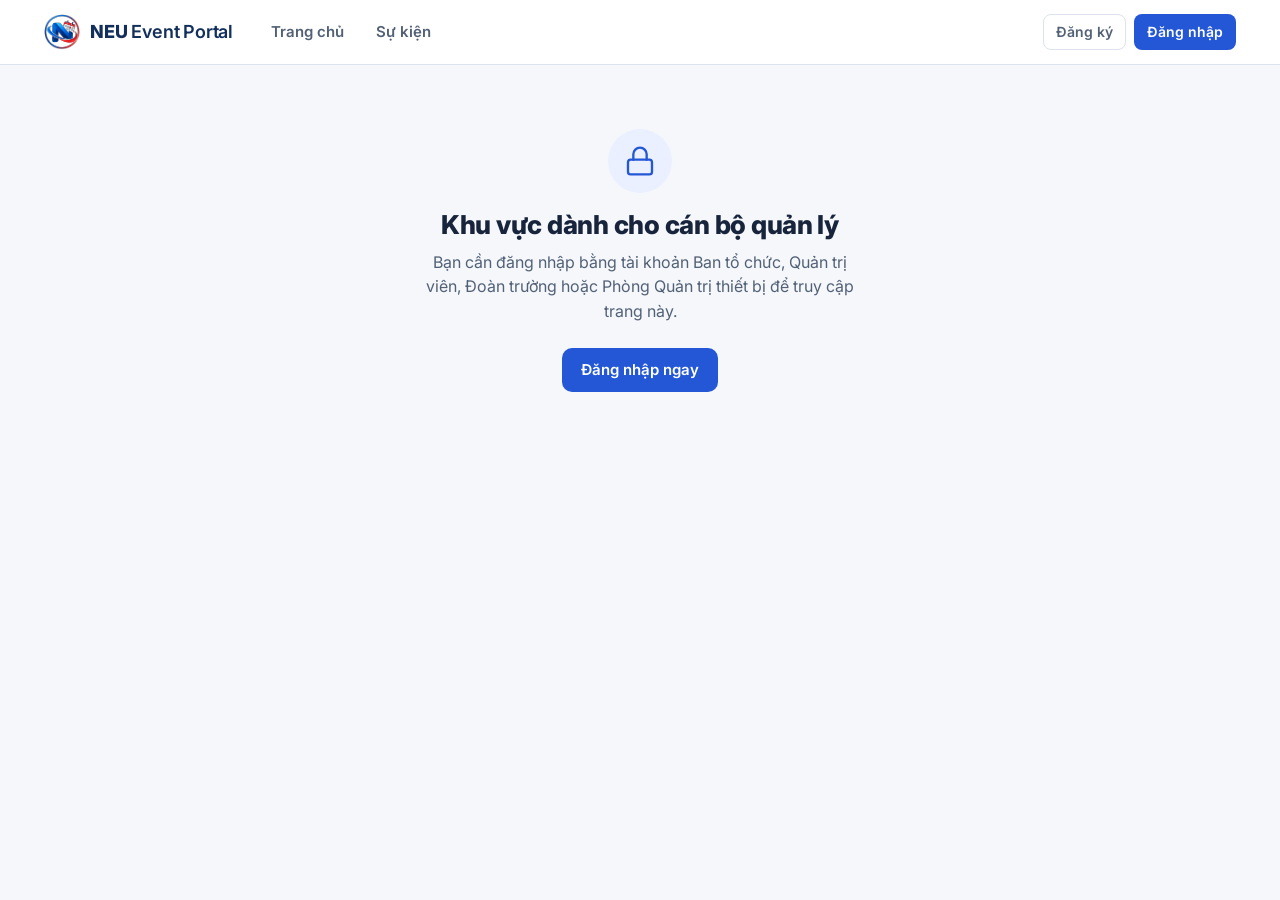
==== commit bb60df45: "Thêm logo mới cho header và trang đăng nhập/đăng ký - Header/footer dùng img/favicon.svg thay ô chữ " ====
--- a/dashboard.html
+++ b/dashboard.html
@@ -5,7 +5,7 @@
 <meta name="viewport" content="width=device-width, initial-scale=1.0" />
 <title>Trang quản lý — NEU Event Portal</title>
 <link rel="icon" type="image/svg+xml" href="img/favicon.svg" />
-<link rel="stylesheet" href="css/style.css?v=4" />
+<link rel="stylesheet" href="css/style.css?v=5" />
 </head>
 <body>
 
@@ -18,9 +18,9 @@
 
 <div class="toast" id="toast"></div>
 
-<script src="js/data.js?v=4"></script>
-<script src="js/services.js?v=4"></script>
-<script src="js/main.js?v=4"></script>
-<script src="js/dashboard.js?v=4"></script>
+<script src="js/data.js?v=5"></script>
+<script src="js/services.js?v=5"></script>
+<script src="js/main.js?v=5"></script>
+<script src="js/dashboard.js?v=5"></script>
 </body>
 </html>
--- a/css/style.css
+++ b/css/style.css
@@ -160,12 +160,14 @@
 #site-header.scrolled { box-shadow: 0 4px 16px -8px rgba(18, 48, 91, 0.18); }
 .header-inner { display: flex; align-items: center; gap: var(--s5); height: var(--header-h); }
 .brand { display: inline-flex; align-items: center; gap: 10px; flex: none; }
-.brand-mark {
-  background: var(--navy); color: #fff;
-  font-weight: 800; font-size: 13px; letter-spacing: 0.04em;
-  padding: 6px 8px; border-radius: 7px; line-height: 1;
-}
-.brand-word { font-weight: 700; font-size: 18px; color: var(--navy); letter-spacing: -0.01em; }
+.brand-logo { width: 36px; height: 36px; flex: none; display: block; }
+.brand-word { font-weight: 600; font-size: 18px; color: var(--navy); letter-spacing: -0.01em; }
+.brand-word b { font-weight: 800; }
+@media (max-width: 400px) {
+  .brand { gap: 8px; }
+  .brand-logo { width: 30px; height: 30px; }
+  .brand-word { font-size: 16px; }
+}
 
 .main-nav { display: flex; gap: var(--s1); margin-right: auto; }
 .nav-link {
@@ -783,6 +785,7 @@
 --------------------------------------------------------------------------- */
 .auth-shell { min-height: calc(100vh - var(--header-h)); display: grid; grid-template-columns: minmax(0, 1fr) minmax(0, 1.1fr); }
 .auth-visual { background: var(--navy); color: #fff; padding: var(--s7); display: flex; flex-direction: column; justify-content: center; }
+.auth-logo { width: 100%; max-width: 560px; height: auto; margin: 0 0 var(--s5) calc(-1 * var(--s3)); }
 .auth-visual h2 { color: #fff; font-size: clamp(24px, 2.6vw, 32px); max-width: 420px; }
 .auth-visual p { color: #c9d5ea; margin-top: var(--s3); max-width: 420px; }
 .auth-points { margin-top: var(--s5); display: flex; flex-direction: column; gap: var(--s3); }
